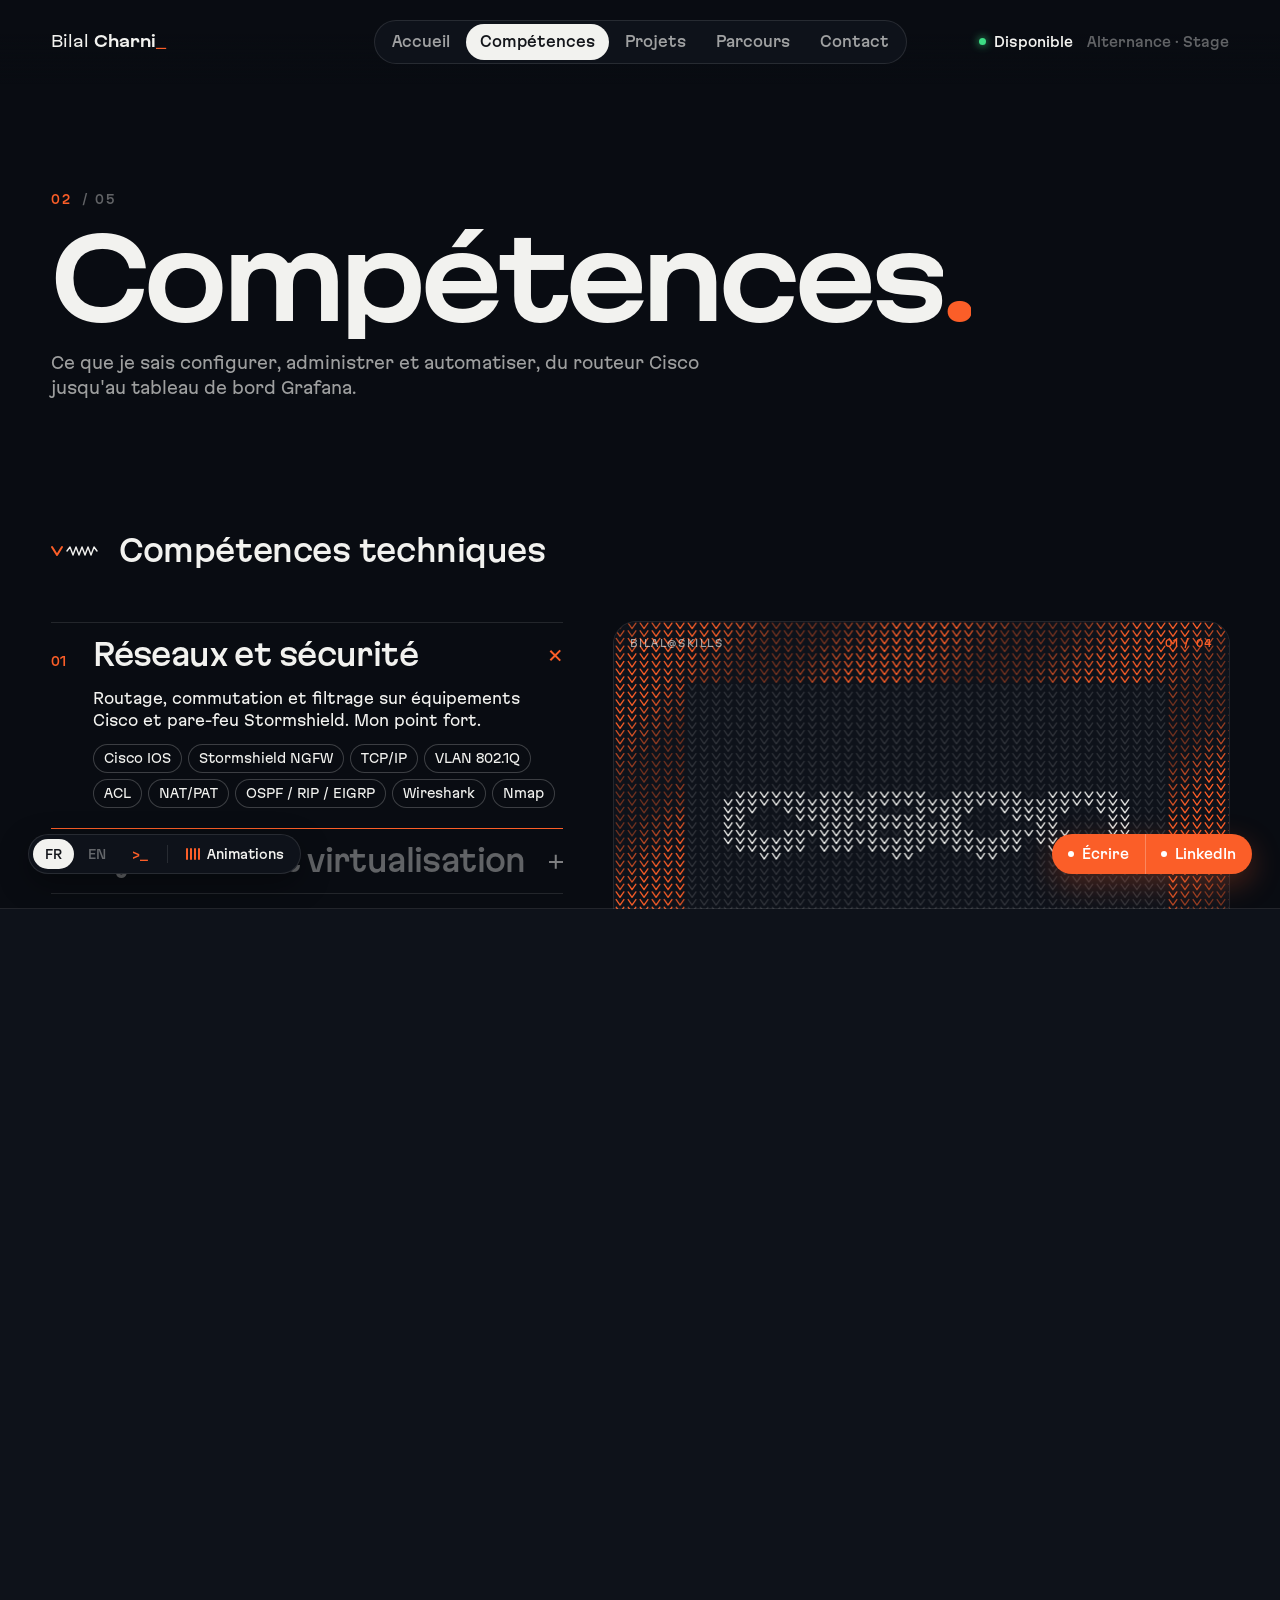
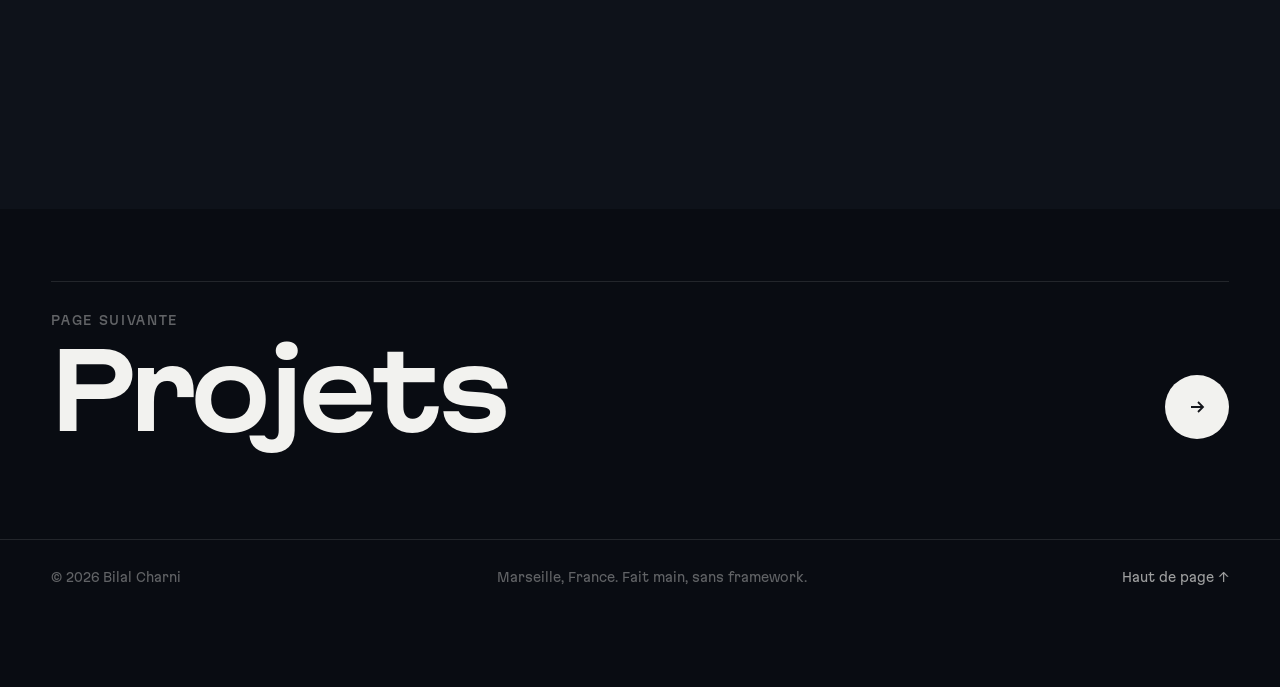
==== competences.html @ f513e95c "Nouveau portfolio : 5 pages, nouvelle direction artistique - Accueil, Compétences, Projets, Parcours" ====
<!DOCTYPE html>
<html lang="fr">
<head>
<meta charset="UTF-8">
<meta name="viewport" content="width=device-width, initial-scale=1.0">
<title>Compétences - Bilal Charni</title>
<meta name="description" content="Compétences de Bilal Charni : réseau Cisco, pare-feu Stormshield, Linux, virtualisation, Python.">
<meta name="theme-color" content="#090c12">
<link rel="icon" href="data:image/svg+xml,%3Csvg xmlns='http://www.w3.org/2000/svg' viewBox='0 0 32 32'%3E%3Crect width='32' height='32' rx='8' fill='%23090c12'/%3E%3Ccircle cx='16' cy='16' r='5' fill='%23fb5e28'/%3E%3C/svg%3E">
<link rel="preload" href="fonts/MartianGrotesk-StdRg.woff2" as="font" type="font/woff2" crossorigin>
<link rel="preload" href="fonts/MartianGrotesk-sWdBd.woff2" as="font" type="font/woff2" crossorigin>
<link rel="stylesheet" href="assets/css/style.css">
<script>try{if(sessionStorage.getItem("pt"))document.documentElement.classList.add("pt-enter")}catch(e){}</script>
</head>
<body data-page="competences">
<main id="main">
<header class="page-hero">
  <div class="kick reveal"><b>02</b> / 05</div>
  <h1 class="st"><span data-l="fr">Compétences<i>.</i></span><span data-l="en">Skills<i>.</i></span></h1>
  <p class="reveal"><span data-l="fr">Ce que je sais configurer, administrer et automatiser, du routeur Cisco jusqu'au tableau de bord Grafana.</span><span data-l="en">What I can configure, administer and automate, from a Cisco router to a Grafana dashboard.</span></p>
</header>
<section class="sec">
  <div class="sec-h reveal"><svg viewBox="0 0 54 16" fill="none"><path d="M1 4l5 8 5-8" stroke="#fb5e28" stroke-width="2" stroke-linecap="round" stroke-linejoin="round"/><path d="M16 8l3-4 3 8 3-8 3 8 3-8 3 8 3-8 3 8 3-8 3 4" stroke="#f2f2ef" stroke-width="1.4" stroke-linecap="round" stroke-linejoin="round"/></svg><h2 class="st"><span data-l="fr">Compétences techniques</span><span data-l="en">Technical skills</span></h2></div>
  <div class="split">
    <div class="reveal">
      <div class="acc-list" id="skills"></div>
      <p class="tools-line"><span data-l="fr">Outils :</span><span data-l="en">Tools:</span> Wireshark, Nmap, Tcpdump, Kali Linux, Snort, Hydra, Cisco Packet Tracer / IOS, Grafana, Icinga 2.</p>
    </div>
    <div class="screen reveal" id="skillScreen"><canvas></canvas>
      <div class="corner"><span>bilal@skills</span><b id="skillIdx">01 / 04</b></div>
      <div class="label"><span class="pill" id="skillPill"></span><span class="round" aria-hidden="true"><svg viewBox="0 0 16 16" fill="currentColor"><path d="M5 3l8 5-8 5z"/></svg></span></div>
    </div>
  </div>
</section>
<section class="sec">
  <div class="stats">
    <div class="reveal"><div class="v" data-count="3">0</div><div class="k"><span data-l="fr">Modules Cisco CCNA validés</span><span data-l="en">Cisco CCNA modules earned</span></div></div>
    <div class="reveal"><div class="v" data-count="4">0</div><div class="k"><span data-l="fr">Projets techniques détaillés</span><span data-l="en">Detailed technical projects</span></div></div>
    <div class="reveal"><div class="v" data-count="28">0</div><div class="k"><span data-l="fr">Semaines en entreprise par an</span><span data-l="en">Weeks in company per year</span></div></div>
    <div class="reveal"><div class="v" data-count="3">0</div><div class="k"><span data-l="fr">Langues : français, arabe, anglais</span><span data-l="en">Languages: French, Arabic, English</span></div></div>
  </div>
</section>
<section class="sec">
  <div class="sec-h reveal"><svg viewBox="0 0 54 16" fill="none"><path d="M1 4l5 8 5-8" stroke="#fb5e28" stroke-width="2" stroke-linecap="round" stroke-linejoin="round"/><path d="M16 8l3-4 3 8 3-8 3 8 3-8 3 8 3-8 3 8 3-8 3 4" stroke="#f2f2ef" stroke-width="1.4" stroke-linecap="round" stroke-linejoin="round"/></svg><h2 class="st"><span data-l="fr">Savoir-être</span><span data-l="en">Soft skills</span></h2></div>
  <div class="soft reveal" id="soft"></div>
</section>
</main>
<a class="next reveal" href="projets.html"><div><div><small><span data-l="fr">Page suivante</span><span data-l="en">Next page</span></small><h2><span data-l="fr">Projets</span><span data-l="en">Projects</span></h2></div><span class="round" aria-hidden="true"><svg viewBox="0 0 16 16" fill="none" stroke="currentColor" stroke-width="1.8"><path d="M2 8h12M9 3l5 5-5 5"/></svg></span></div></a>
<script src="assets/js/data.js"></script>
<script src="assets/js/site.js"></script>
</body>
</html>
---- assets/css/style.css ----
/* Portfolio Bilal Charni - feuille de style commune */
@font-face{font-family:"Martian Grotesk";src:url(../../fonts/MartianGrotesk-StdRg.woff2) format("woff2");font-weight:400;font-display:swap}
@font-face{font-family:"Martian Grotesk";src:url(../../fonts/MartianGrotesk-StdMd.woff2) format("woff2");font-weight:500;font-display:swap}
@font-face{font-family:"Martian Grotesk";src:url(../../fonts/MartianGrotesk-StdBd.woff2) format("woff2");font-weight:700;font-display:swap}
@font-face{font-family:"Martian Wide";src:url(../../fonts/MartianGrotesk-sWdRg.woff2) format("woff2");font-weight:400;font-display:swap}
@font-face{font-family:"Martian Wide";src:url(../../fonts/MartianGrotesk-sWdBd.woff2) format("woff2");font-weight:700;font-display:swap}

:root{
  --bg:#090c12;--bg-2:#0e121a;--bg-3:#151a24;
  --line:rgba(242,242,239,.11);--line-2:rgba(242,242,239,.22);
  --fg:#f2f2ef;--fg-2:rgba(242,242,239,.64);--fg-3:rgba(242,242,239,.38);
  --acc:#fb5e28;--acc-soft:rgba(251,94,40,.14);
  --radius:22px;--ease:cubic-bezier(.16,1,.3,1);
  --gut:clamp(16px,4vw,72px);
}
*{box-sizing:border-box;margin:0;padding:0}
html{-webkit-text-size-adjust:100%;scroll-behavior:smooth}
body{background:var(--bg);color:var(--fg);font-family:"Martian Grotesk",system-ui,-apple-system,"Segoe UI",Roboto,sans-serif;font-size:15px;line-height:1.55;-webkit-font-smoothing:antialiased;overflow-x:hidden}
body.locked{overflow:hidden}
a{color:inherit;text-decoration:none}
button{font:inherit;color:inherit;background:none;border:0;cursor:pointer}
img{display:block;max-width:100%}
::selection{background:var(--acc);color:#fff}
.sr{position:absolute;width:1px;height:1px;overflow:hidden;clip:rect(0 0 0 0);white-space:nowrap}
:focus-visible{outline:2px solid var(--acc);outline-offset:3px;border-radius:8px}
html[lang=fr] [data-l=en],html[lang=en] [data-l=fr]{display:none!important}

/* ---------- curseur (souris uniquement) ---------- */
.cur,.cur-ring{position:fixed;left:0;top:0;z-index:300;pointer-events:none;border-radius:50%;opacity:0;transition:opacity .3s}
.cur{width:6px;height:6px;margin:-3px 0 0 -3px;background:var(--acc)}
.cur-ring{width:34px;height:34px;margin:-17px 0 0 -17px;box-shadow:inset 0 0 0 1px rgba(242,242,239,.35);display:grid;place-items:center;transition:opacity .3s,width .3s var(--ease),height .3s var(--ease),margin .3s var(--ease),background .3s}
.cur-ring span{font-size:10px;letter-spacing:.14em;text-transform:uppercase;font-weight:500;color:#14161b;opacity:0}
.cur-ring.hov{width:54px;height:54px;margin:-27px 0 0 -27px;box-shadow:inset 0 0 0 1px var(--acc)}
.cur-ring.big{width:84px;height:84px;margin:-42px 0 0 -42px;background:var(--fg);box-shadow:none}
.cur-ring.big span{opacity:1}
body.has-cursor .cur,body.has-cursor .cur-ring{opacity:1}

/* ---------- pills ---------- */
.pill{display:inline-flex;align-items:center;gap:10px;height:40px;padding:0 18px;border-radius:999px;background:var(--fg);color:#14161b;font-weight:500;font-size:14px;white-space:nowrap;transition:background .25s,color .25s}
.pill em{font-style:normal;color:#85878d;font-weight:400}
.pill.dark{background:var(--bg-3);color:var(--fg);box-shadow:inset 0 0 0 1px var(--line)}
.pill.dark em{color:var(--fg-3)}
.pill.acc{background:var(--acc);color:#fff}
.pill.acc em{color:rgba(255,255,255,.75)}
a.pill:hover,button.pill:hover{background:var(--acc);color:#fff}
a.pill:hover em,button.pill:hover em{color:rgba(255,255,255,.75)}
a.pill.acc:hover{background:var(--fg);color:#14161b}
.dot{width:6px;height:6px;border-radius:50%;background:currentColor;display:inline-block;flex:none}
.round{width:44px;height:44px;border-radius:50%;background:var(--fg);color:#14161b;display:grid;place-items:center;flex:none;transition:background .25s,color .25s,transform .4s var(--ease)}
a.round:hover{background:var(--acc);color:#fff}
.round svg{width:16px;height:16px}

/* ---------- en-tete ---------- */
header.top{position:fixed;top:0;left:0;right:0;z-index:50;display:grid;grid-template-columns:1fr auto 1fr;align-items:center;padding:20px var(--gut);background:linear-gradient(var(--bg) 40%,rgba(9,12,18,0))}
.brand{font-family:"Martian Wide";font-size:15px;justify-self:start;white-space:nowrap}
.brand b{font-weight:700}
.brand i{color:var(--acc);font-style:normal;animation:blink 2.4s steps(1) infinite}
@keyframes blink{50%{opacity:0}}
nav.main{display:flex;gap:2px;font-size:14px;font-weight:500;padding:4px;border-radius:999px;background:var(--bg-2);box-shadow:inset 0 0 0 1px var(--line)}
nav.main a{color:var(--fg-2);padding:7px 14px;border-radius:999px;transition:color .25s,background .25s}
nav.main a:hover{color:var(--fg)}
nav.main a[aria-current=page]{color:#14161b;background:var(--fg)}
.status{justify-self:end;display:flex;gap:14px;font-size:13px;font-weight:500;align-items:center;white-space:nowrap}
.status .live{display:flex;align-items:center;gap:8px}
.status .live i{width:7px;height:7px;border-radius:50%;background:#3ddc84;box-shadow:0 0 8px #3ddc84}
.status .muted{color:var(--fg-3)}
.menu-btn{display:none;justify-self:end;height:38px;padding:0 16px;border-radius:999px;background:var(--bg-2);box-shadow:inset 0 0 0 1px var(--line);font-size:13px;font-weight:500}
.scrollbar{position:fixed;left:0;top:0;height:2px;width:100%;z-index:60;background:var(--acc);transform-origin:left;transform:scaleX(0)}

/* menu mobile */
.mnav{position:fixed;inset:0;z-index:70;background:var(--bg);display:flex;flex-direction:column;justify-content:center;padding:0 var(--gut);gap:6px;opacity:0;visibility:hidden;transition:opacity .35s,visibility .35s}
.mnav.open{opacity:1;visibility:visible}
.mnav a{font-family:"Martian Wide";font-weight:700;font-size:clamp(30px,9vw,48px);letter-spacing:-.03em;color:var(--fg-3);display:flex;align-items:baseline;gap:14px}
.mnav a small{font-family:"Martian Grotesk";font-size:12px;color:var(--acc);font-weight:500;letter-spacing:.1em}
.mnav a[aria-current=page]{color:var(--fg)}
.mnav .close{position:absolute;top:18px;right:var(--gut)}

/* ---------- elements fixes ---------- */
.ui-bl{position:fixed;left:clamp(12px,2.2vw,30px);bottom:clamp(12px,2.2vw,26px);z-index:50;display:flex;gap:2px;padding:5px;border-radius:999px;background:var(--bg-2);box-shadow:inset 0 0 0 1px var(--line),0 10px 30px rgba(0,0,0,.35);font-size:12px;font-weight:500}
.ui-bl button{height:30px;padding:0 12px;border-radius:999px;color:var(--fg-3);display:flex;align-items:center;gap:7px;transition:color .25s,background .25s}
.ui-bl button:hover{color:var(--fg)}
.ui-bl .lang.on{color:#14161b;background:var(--fg)}
.ui-bl .sep{width:1px;background:var(--line);margin:6px 4px}
.ui-bl .bars{display:flex;gap:2px;align-items:center;height:12px}
.ui-bl .bars i{width:2px;height:100%;background:var(--acc);border-radius:2px;animation:eq 1s infinite ease-in-out}
.ui-bl .bars i:nth-child(2){animation-delay:-.3s}.ui-bl .bars i:nth-child(3){animation-delay:-.6s}.ui-bl .bars i:nth-child(4){animation-delay:-.15s}
#motionBtn.on{color:var(--fg)}
#motionBtn:not(.on) .bars i{animation:none;transform:scaleY(.3);background:var(--fg-3)}
@keyframes eq{0%,100%{transform:scaleY(.3)}50%{transform:scaleY(1)}}
.ui-br{position:fixed;right:clamp(12px,2.2vw,30px);bottom:clamp(12px,2.2vw,26px);z-index:50;display:flex;border-radius:999px;background:var(--acc);color:#fff;font-size:13px;font-weight:500;box-shadow:0 10px 30px rgba(251,94,40,.28)}
.ui-br a{height:40px;padding:0 16px;display:flex;align-items:center;gap:8px;transition:background .25s}
.ui-br a+a{box-shadow:inset 1px 0 0 rgba(255,255,255,.25)}
.ui-br a:hover{background:rgba(0,0,0,.12)}
.ui-br a:first-child{border-radius:999px 0 0 999px}.ui-br a:last-child{border-radius:0 999px 999px 0}
.toast{position:fixed;left:50%;bottom:80px;transform:translate(-50%,20px);z-index:130;opacity:0;transition:opacity .3s,transform .4s var(--ease);pointer-events:none}
.toast.on{opacity:1;transform:translate(-50%,0)}

/* ---------- animations d'apparition ---------- */
.reveal{opacity:0;transform:translateY(26px);transition:opacity .9s var(--ease),transform .9s var(--ease)}
.reveal.in{opacity:1;transform:none}
.st .w{display:inline-block;overflow:hidden;vertical-align:top;padding-bottom:.1em;margin-bottom:-.1em}
.st .w>span{display:inline-block;transform:translateY(105%);transition:transform .9s var(--ease);transition-delay:calc(var(--i) * 40ms)}
.st.in .w>span{transform:none}
html.still .reveal{opacity:1;transform:none;transition:none}
html.still .st .w>span{transform:none;transition:none}
html.still *,html.still *::before,html.still *::after{animation:none!important}

/* ---------- INTRO (accueil) ---------- */
#tuner{position:fixed;inset:0;z-index:150;background:var(--bg);display:grid;place-items:center;overflow:hidden;transition:opacity .8s var(--ease),visibility .8s}
#tuner.out{opacity:0;visibility:hidden;pointer-events:none}
#tuner .wedges{position:absolute;inset:0}
#tuner .wedge{position:absolute;inset:-10%;background-size:cover;background-position:center;opacity:.12;filter:grayscale(.4) brightness(.7);transition:opacity .5s}
#tuner .wedge.on{opacity:.3}
#tuner .rays{position:absolute;inset:0;width:100%;height:100%}
#tuner .dial{position:relative;width:min(80vmin,640px);aspect-ratio:1;transition:transform .9s var(--ease)}
#tuner.out .dial{transform:scale(1.4)}
#tuner svg.ring{position:absolute;inset:0;width:100%;height:100%;overflow:visible}
#tuner .ring .ticks,#tuner .ring .needle{transform-origin:300px 300px;transition:transform .5s var(--ease)}
#tuner .ring text{font-family:"Martian Grotesk";font-size:11px;font-weight:500;letter-spacing:.16em;fill:var(--fg);text-transform:uppercase;transition:fill .25s}
#tuner .ring text.hot{fill:var(--acc)}
#tuner .face{position:absolute;inset:15%;border-radius:50%;background:radial-gradient(circle at 50% 35%,#131925,#090c12 72%);display:grid;place-items:center;box-shadow:0 0 0 1px var(--line),0 40px 100px rgba(0,0,0,.6)}
#tuner .name{font-family:"Martian Wide";font-size:clamp(22px,4.6vmin,42px);white-space:nowrap;text-align:center}
#tuner .name b{font-weight:700}
#tuner .name small{display:block;font-family:"Martian Grotesk";font-size:10px;letter-spacing:.24em;color:var(--fg-3);margin-top:12px;text-transform:uppercase}
#tuner .pct{color:var(--acc);font-variant-numeric:tabular-nums}
#tuner .tune{position:absolute;left:50%;top:15%;transform:translate(-50%,-50%);display:flex;flex-direction:column;align-items:center;gap:10px;opacity:0;transition:opacity .5s}
#tuner.ready .tune{opacity:1}
#tuner .tune i{width:14px;height:14px;border-radius:50%;background:var(--acc);animation:ping 1.8s infinite}
#tuner .tune small{font-size:10px;letter-spacing:.18em;text-transform:uppercase;color:var(--acc);font-weight:500;white-space:nowrap}
#tuner .boot{position:absolute;left:var(--gut);top:24px;font-size:11px;line-height:1.9;color:var(--fg-3)}
#tuner .boot div{opacity:0;transition:opacity .2s}
#tuner .boot div.on{opacity:1}
#tuner .boot b{color:var(--acc);font-weight:500}
#tuner .meta{position:absolute;right:var(--gut);top:24px;text-align:right;font-size:11px;line-height:1.9;color:var(--fg-3)}
#tuner .enter{position:absolute;bottom:28px;left:50%;transform:translateX(-50%);opacity:0;transition:opacity .5s}
#tuner.ready .enter{opacity:1}
@keyframes ping{0%{box-shadow:0 0 0 0 rgba(251,94,40,.55)}80%,100%{box-shadow:0 0 0 16px rgba(251,94,40,0)}}

/* ---------- HERO accueil ---------- */
#hero{position:relative;height:100vh;height:100svh;min-height:640px;overflow:hidden;display:grid;place-items:center;background:#07090d radial-gradient(ellipse 30% 34% at 50% 47%,rgba(251,94,40,.32),rgba(251,94,40,.07) 45%,transparent 75%)}
#corridor{position:absolute;inset:0;width:100%;height:100%;display:block}
#hero .vig{position:absolute;inset:0;pointer-events:none;background:radial-gradient(ellipse 75% 75% at 50% 50%,transparent 35%,rgba(9,12,18,.9))}
#hero .fade{position:absolute;inset:auto 0 0;height:30%;background:linear-gradient(transparent,var(--bg));pointer-events:none}
.hero-card{position:relative;z-index:2;width:min(660px,calc(100vw - 32px));border-radius:var(--radius);background:linear-gradient(160deg,#1c2230,#0d1118);box-shadow:0 0 0 1px var(--line-2),0 40px 100px rgba(0,0,0,.7),0 0 100px rgba(251,94,40,.12);padding:clamp(22px,4vw,40px) clamp(22px,4vw,40px) 90px;overflow:hidden;--mx:50%;--my:0%}
.hero-card::before{content:"";position:absolute;inset:0;border-radius:inherit;background:radial-gradient(420px circle at var(--mx) var(--my),rgba(255,255,255,.06),transparent 45%);pointer-events:none}
.hero-card .bar{display:flex;justify-content:space-between;align-items:center;font-size:10px;letter-spacing:.16em;text-transform:uppercase;color:var(--fg-3);margin-bottom:24px}
.hero-card .bar .lights{display:flex;gap:6px;margin-right:14px}
.hero-card .bar .lights i{width:9px;height:9px;border-radius:50%;background:var(--line-2)}
.hero-card .bar .lights i:first-child{background:var(--acc)}
.hero-card .bar b{color:var(--acc);font-weight:500;display:flex;align-items:center;gap:8px}
.hero-card .bar b::before{content:"";width:6px;height:6px;border-radius:50%;background:var(--acc)}
.hero-card h1{font-family:"Martian Wide";font-weight:700;font-size:clamp(28px,4.8vw,48px);line-height:1.04;letter-spacing:-.025em;margin-bottom:20px}
.hero-card h1 .lite{font-weight:400;color:var(--fg-2)}
.hero-card p{color:var(--fg-2);font-size:15px;max-width:54ch}
.hero-card p strong{color:var(--fg);font-weight:500}
.state{margin-top:18px;padding:12px 14px;border-radius:14px;background:var(--acc-soft);box-shadow:inset 0 0 0 1px rgba(251,94,40,.28);display:flex;gap:12px;align-items:flex-start;font-size:13.5px;color:var(--fg)}
.state code{font-family:inherit;color:var(--acc);font-weight:500;white-space:nowrap;font-size:11px;letter-spacing:.1em;padding-top:2px}
.state strong{color:var(--fg);font-weight:500}
.hero-card .foot{position:absolute;left:18px;right:18px;bottom:18px;display:flex;justify-content:space-between;align-items:center;gap:10px}
.hero-card .foot .grp{display:flex;gap:8px;flex-wrap:wrap}

/* bandeau */
.marquee{border-block:1px solid var(--line);padding:22px 0;overflow:hidden;white-space:nowrap;user-select:none}
.marquee .track{display:inline-flex;animation:mq 40s linear infinite}
.marquee span{font-family:"Martian Wide";font-weight:700;font-size:clamp(32px,5.6vw,78px);letter-spacing:-.03em;line-height:1;padding-right:.5em;display:inline-flex;align-items:center;gap:.5em}
.marquee span:nth-child(even){color:transparent;-webkit-text-stroke:1px rgba(242,242,239,.4)}
.marquee span::after{content:"";width:.22em;height:.22em;border-radius:50%;background:var(--acc)}
@keyframes mq{to{transform:translateX(-50%)}}

/* cartes d'exploration (accueil) */
.explore{display:grid;grid-template-columns:repeat(2,1fr);gap:clamp(12px,1.6vw,20px)}
.ex{position:relative;display:flex;flex-direction:column;justify-content:space-between;gap:40px;min-height:250px;padding:26px;border-radius:var(--radius);background:var(--bg-2);box-shadow:0 0 0 1px var(--line);overflow:hidden;transition:box-shadow .3s,transform .5s var(--ease)}
.ex:hover{box-shadow:0 0 0 1px var(--acc);transform:translateY(-4px)}
.ex .num{font-size:12px;color:var(--acc);font-weight:500;letter-spacing:.12em}
.ex h3{font-family:"Martian Wide";font-weight:700;font-size:clamp(28px,3.6vw,48px);letter-spacing:-.03em;line-height:1}
.ex p{color:var(--fg-2);font-size:14px;max-width:40ch;margin-top:12px}
.ex .round{position:absolute;right:22px;top:22px}
.ex:hover .round{background:var(--acc);color:#fff;transform:rotate(45deg)}

/* ---------- sections ---------- */
main{min-height:60vh}
section.sec{padding:clamp(80px,10vw,130px) var(--gut) 0;max-width:1440px;margin:0 auto}
.page-hero{padding:clamp(130px,16vw,190px) var(--gut) 0;max-width:1440px;margin:0 auto}
.page-hero .kick{font-size:12px;letter-spacing:.14em;color:var(--fg-3);font-weight:500;margin-bottom:18px;display:flex;gap:10px;align-items:center}
.page-hero .kick b{color:var(--acc);font-weight:500}
.page-hero h1{font-family:"Martian Wide";font-weight:700;font-size:clamp(42px,8.4vw,128px);line-height:.95;letter-spacing:-.045em}
.page-hero h1 i{color:var(--acc);font-style:normal}
.page-hero p{color:var(--fg-2);max-width:58ch;margin-top:22px;font-size:16px}
.sec-h{display:flex;align-items:center;gap:14px;margin-bottom:clamp(28px,4vw,48px)}
.sec-h svg{width:54px;height:16px;flex:none}
.sec-h h2{font-size:clamp(22px,2.3vw,30px);font-weight:500;letter-spacing:-.015em}

/* competences */
.split{display:grid;grid-template-columns:minmax(0,5fr) minmax(0,6fr);gap:clamp(24px,4vw,64px);align-items:start}
.acc-list{border-top:1px solid var(--line)}
.acc-item{border-bottom:1px solid var(--line);position:relative}
.acc-item::before{content:"";position:absolute;left:0;bottom:-1px;height:1px;width:100%;background:var(--acc);transform:scaleX(0);transform-origin:left;transition:transform .7s var(--ease)}
.acc-item.on::before{transform:scaleX(1)}
.acc-item>button{width:100%;display:grid;grid-template-columns:42px 1fr auto;align-items:baseline;text-align:left;padding:15px 0}
.acc-item .n{font-size:12px;color:var(--fg-3);font-weight:500}
.acc-item .t{font-size:clamp(20px,2.3vw,31px);font-weight:500;letter-spacing:-.02em;color:var(--fg-3);transition:color .25s;line-height:1.15}
.acc-item:hover .t{color:var(--fg-2)}
.acc-item .plus{width:14px;height:14px;position:relative;align-self:center;opacity:.5;transition:transform .4s var(--ease),opacity .25s}
.acc-item .plus::before,.acc-item .plus::after{content:"";position:absolute;left:0;top:50%;width:100%;height:1.5px;background:currentColor}
.acc-item .plus::after{transform:rotate(90deg)}
.acc-item.on .plus{transform:rotate(45deg);opacity:1;color:var(--acc)}
.acc-item.on .n{color:var(--acc)}
.acc-item.on .t{color:var(--fg)}
.acc-body{display:none;padding:0 0 20px 42px}
.acc-item.on .acc-body{display:block;animation:fadeUp .5s var(--ease)}
@keyframes fadeUp{from{opacity:0;transform:translateY(8px)}to{opacity:1;transform:none}}
.acc-body p{color:var(--fg);font-size:14.5px;max-width:48ch}
.tags{display:flex;flex-wrap:wrap;gap:6px;margin-top:12px}
.tags span{font-size:12.5px;padding:5px 11px;border-radius:999px;box-shadow:inset 0 0 0 1px var(--line-2);color:var(--fg)}
.tools-line{margin-top:20px;font-size:12.5px;color:var(--fg-2);max-width:60ch}
.screen{position:sticky;top:100px;border-radius:var(--radius);overflow:hidden;background:var(--bg-2);aspect-ratio:16/10.5;box-shadow:0 0 0 1px var(--line)}
.screen canvas,.proj canvas,.contact canvas,.modal .head canvas{position:absolute;inset:0;width:100%;height:100%;display:block}
.screen .label{position:absolute;left:14px;bottom:14px;right:14px;display:flex;justify-content:space-between;align-items:center;gap:10px;pointer-events:none}
.screen .label .pill{height:34px;font-size:13px;padding:0 14px}
.screen .corner{position:absolute;top:14px;left:16px;right:16px;display:flex;justify-content:space-between;font-size:10px;letter-spacing:.16em;color:var(--fg-2);text-transform:uppercase;pointer-events:none}
.screen .corner b{color:var(--acc);font-weight:500}
.stats{display:grid;grid-template-columns:repeat(4,1fr);gap:1px;background:var(--line);border-radius:var(--radius);overflow:hidden;box-shadow:0 0 0 1px var(--line)}
.stats>div{background:var(--bg);padding:26px 24px}
.stats .v{font-family:"Martian Wide";font-weight:700;font-size:clamp(38px,4.6vw,64px);line-height:1;letter-spacing:-.03em;font-variant-numeric:tabular-nums}
.stats .k{margin-top:12px;font-size:13px;color:var(--fg-2)}
.soft{display:grid;grid-template-columns:repeat(4,1fr);gap:1px;background:var(--line);border-radius:var(--radius);overflow:hidden;box-shadow:0 0 0 1px var(--line)}
.soft>div{background:var(--bg);padding:24px 22px 26px}
.soft h3{font-size:15px;font-weight:500;margin-bottom:12px;display:flex;gap:10px;align-items:center}
.soft h3 small{font-size:10px;color:var(--acc);letter-spacing:.14em}
.soft ul{list-style:none;color:var(--fg-2);font-size:13.5px;display:grid;gap:4px}

/* projets */
.proj-grid{display:grid;grid-template-columns:repeat(2,1fr);gap:clamp(14px,2vw,24px)}
.proj{position:relative;border-radius:var(--radius);overflow:hidden;background:var(--bg-2);aspect-ratio:16/11;box-shadow:0 0 0 1px var(--line);text-align:left;transition:box-shadow .3s,transform .5s var(--ease)}
.proj:hover{box-shadow:0 0 0 1px var(--line-2),0 30px 60px rgba(0,0,0,.45);transform:translateY(-4px)}
.proj .top{position:absolute;top:16px;left:18px;right:18px;display:flex;justify-content:space-between;font-size:10px;letter-spacing:.16em;text-transform:uppercase;color:var(--fg-2);z-index:2;pointer-events:none}
.proj .top b{color:var(--acc);font-weight:500}
.proj .label{position:absolute;left:14px;right:14px;bottom:14px;display:flex;justify-content:space-between;align-items:flex-end;gap:12px;z-index:2;pointer-events:none}
.proj .desc{position:absolute;left:18px;right:18px;bottom:72px;z-index:2;font-size:13.5px;color:var(--fg);max-width:44ch;opacity:0;transform:translateY(10px);transition:opacity .4s,transform .5s var(--ease);pointer-events:none}
.proj:hover .desc,.proj:focus-visible .desc{opacity:1;transform:none}
.proj .shade{position:absolute;inset:0;z-index:1;background:linear-gradient(transparent 40%,rgba(9,12,18,.92));opacity:0;transition:opacity .4s;pointer-events:none}
.proj:hover .shade,.proj:focus-visible .shade{opacity:1}
.proj:hover .round{transform:rotate(45deg);background:var(--acc);color:#fff}

/* parcours */
.tl{border-top:1px solid var(--line)}
.tl-row{display:grid;grid-template-columns:200px minmax(0,1fr) minmax(0,1.2fr);gap:clamp(16px,3vw,48px);padding:30px 0;border-bottom:1px solid var(--line)}
.tl-row .when{font-size:12.5px;color:var(--fg-3);font-weight:500;padding-top:6px}
.tl-row .when b{display:block;color:var(--acc);font-weight:500;margin-bottom:2px}
.tl-row h3{font-size:clamp(19px,1.9vw,25px);font-weight:500;letter-spacing:-.015em;line-height:1.2}
.tl-row .where{color:var(--fg-2);font-size:13.5px;margin-top:6px}
.tl-row ul{list-style:none;display:grid;gap:8px;font-size:14px;color:var(--fg-2)}
.tl-row ul li{padding-left:18px;position:relative}
.tl-row ul li::before{content:"";position:absolute;left:0;top:.62em;width:8px;height:1px;background:var(--acc)}
.tl-row ul li strong{color:var(--fg);font-weight:500}
.tl-row .intro{font-size:14px;color:var(--fg);margin-bottom:10px}
.certs{display:flex;flex-wrap:wrap;gap:8px;align-content:flex-start}
.certs .pill{height:36px;font-size:13px;padding:0 14px}
.pass{display:grid;grid-template-columns:repeat(3,1fr);gap:clamp(12px,1.6vw,20px)}
.pa{position:relative;border-radius:var(--radius);overflow:hidden;aspect-ratio:4/3.4;background:var(--bg-3);box-shadow:0 0 0 1px var(--line)}
.pa img{width:100%;height:100%;object-fit:cover;filter:grayscale(.6) brightness(.6);transition:filter .5s,transform .8s var(--ease)}
.pa:hover img{filter:grayscale(0) brightness(.8);transform:scale(1.05)}
.pa::after{content:"";position:absolute;inset:0;background:linear-gradient(transparent 35%,rgba(9,12,18,.94))}
.pa .code{position:absolute;top:16px;right:18px;z-index:1;font-size:10px;letter-spacing:.18em;color:var(--acc);font-weight:500}
.pa .num{position:absolute;top:16px;left:18px;z-index:1;font-size:10px;letter-spacing:.18em;color:var(--fg-2);font-weight:500}
.pa .txt{position:absolute;left:14px;right:14px;bottom:14px;z-index:1}
.pa .txt p{font-size:13px;color:var(--fg-2);margin:0 4px 12px}
.pa .pill{height:34px;font-size:13px;padding:0 14px}
.fut{display:grid;grid-template-columns:repeat(3,1fr);border-top:1px solid var(--line)}
.fut>div{padding:30px clamp(16px,2vw,30px) 36px 0;border-right:1px solid var(--line)}
.fut>div+div{padding-left:clamp(16px,2vw,30px)}
.fut>div:last-child{border-right:0}
.fut .n{font-family:"Martian Wide";font-weight:700;font-size:clamp(48px,5vw,72px);color:transparent;-webkit-text-stroke:1px var(--fg-3);line-height:1;margin-bottom:24px;transition:color .4s}
.fut>div:hover .n{color:var(--acc);-webkit-text-stroke-color:var(--acc)}
.fut h3{font-size:11px;letter-spacing:.16em;text-transform:uppercase;color:var(--acc);font-weight:500;margin-bottom:6px}
.fut h4{font-size:23px;font-weight:500;margin-bottom:12px;letter-spacing:-.015em}
.fut p{color:var(--fg-2);font-size:14px}
.fut p strong{color:var(--fg);font-weight:500}

/* contact */
.contact{position:relative;border-radius:calc(var(--radius) + 8px);overflow:hidden;background:var(--bg-2);box-shadow:0 0 0 1px var(--line);display:grid;grid-template-columns:minmax(0,1.1fr) minmax(0,1fr);min-height:460px}
.contact .l{padding:clamp(26px,4vw,56px);display:flex;flex-direction:column;justify-content:space-between;gap:30px;position:relative;z-index:1}
.contact h2{font-family:"Martian Wide";font-weight:700;font-size:clamp(34px,5vw,68px);line-height:.98;letter-spacing:-.035em}
.contact h2 i{color:var(--acc);font-style:normal}
.contact .l p{color:var(--fg-2);max-width:42ch;margin-top:18px}
.contact dl{display:grid;grid-template-columns:auto 1fr;gap:12px 22px;font-size:14px}
.contact dt{font-size:10px;letter-spacing:.18em;color:var(--fg-3);font-weight:500;padding-top:4px}
.contact dd a{border-bottom:1px solid var(--line-2);transition:color .25s,border-color .25s}
.contact dd a:hover{color:var(--acc);border-color:var(--acc)}
.contact .r{position:relative;min-height:300px}
.contact .acts{display:flex;gap:8px;flex-wrap:wrap}
.copy{font-size:11px;color:var(--fg-3);margin-left:8px;letter-spacing:.06em;transition:color .25s}
.copy:hover{color:var(--acc)}

/* page suivante + pied de page */
.next{display:block;max-width:1440px;margin:clamp(90px,12vw,150px) auto 0;padding:0 var(--gut)}
.next>div{border-top:1px solid var(--line);padding-top:26px;display:flex;justify-content:space-between;align-items:flex-end;gap:20px}
.next small{font-size:12px;letter-spacing:.14em;color:var(--fg-3);font-weight:500;text-transform:uppercase}
.next h2{font-family:"Martian Wide";font-weight:700;font-size:clamp(40px,8vw,120px);letter-spacing:-.045em;line-height:.95;margin-top:10px;transition:color .3s}
.next:hover h2{color:var(--acc)}
.next .round{width:64px;height:64px}
.next:hover .round{background:var(--acc);color:#fff;transform:rotate(-45deg)}
.wordmark{max-width:1440px;margin:0 auto;padding:clamp(40px,6vw,80px) var(--gut) 0;overflow:hidden}
.wordmark div{font-family:"Martian Wide";font-weight:700;font-size:clamp(56px,15.5vw,236px);letter-spacing:-.05em;line-height:.8;white-space:nowrap;background:linear-gradient(180deg,var(--fg) 20%,rgba(242,242,239,.05) 95%);-webkit-background-clip:text;background-clip:text;color:transparent;text-align:center}
.wordmark div i{font-style:normal;-webkit-text-fill-color:var(--acc)}
footer{max-width:1440px;margin:clamp(60px,8vw,100px) auto 0;padding:28px var(--gut) 100px;display:flex;justify-content:space-between;gap:12px;flex-wrap:wrap;font-size:12px;color:var(--fg-3);border-top:1px solid var(--line)}

/* modale projet */
.modal{position:fixed;inset:0;z-index:120;display:grid;place-items:center;padding:16px;visibility:hidden;opacity:0;transition:opacity .35s,visibility .35s}
.modal.open{visibility:visible;opacity:1}
.modal .bg{position:absolute;inset:0;background:rgba(5,7,10,.88)}
.modal .box{position:relative;width:min(880px,100%);max-height:calc(100vh - 32px);max-height:calc(100svh - 32px);overflow:auto;border-radius:var(--radius);background:var(--bg-2);box-shadow:0 0 0 1px var(--line-2),0 50px 120px rgba(0,0,0,.7);transform:translateY(30px);transition:transform .5s var(--ease);overscroll-behavior:contain}
.modal.open .box{transform:none}
.modal .head{position:relative;height:190px;overflow:hidden}
.modal .close{position:absolute;top:14px;right:14px;z-index:2}
.modal .content{padding:clamp(22px,4vw,40px)}
.modal .kick{font-size:10px;letter-spacing:.18em;text-transform:uppercase;color:var(--acc);font-weight:500;margin-bottom:8px}
.modal h3{font-size:clamp(24px,3.2vw,36px);font-weight:500;letter-spacing:-.02em;margin-bottom:22px;line-height:1.12}
.modal h4{font-size:11px;letter-spacing:.16em;text-transform:uppercase;color:var(--fg-3);font-weight:500;margin:24px 0 10px}
.modal p,.modal li{font-size:14.5px;color:var(--fg-2)}
.modal strong{color:var(--fg);font-weight:500}
.modal ul{list-style:none;display:grid;gap:9px}
.modal ul li{padding-left:18px;position:relative}
.modal ul li::before{content:"";position:absolute;left:0;top:.66em;width:8px;height:1px;background:var(--acc)}
.modal .eval{margin-top:26px;padding:18px 20px;border-radius:16px;background:var(--acc-soft);box-shadow:inset 0 0 0 1px rgba(251,94,40,.3)}
.modal .eval h4{color:var(--acc);margin-top:0}
.modal .stack{display:flex;flex-wrap:wrap;gap:6px;margin-top:22px}
.modal .stack span{font-size:12.5px;padding:6px 12px;border-radius:999px;box-shadow:inset 0 0 0 1px var(--line-2);color:var(--fg)}
.modal .nav{display:flex;justify-content:space-between;gap:10px;margin-top:28px;padding-top:20px;border-top:1px solid var(--line);flex-wrap:wrap}

/* ---------- responsive ---------- */
@media (max-width:1100px){nav.main a{padding:7px 10px}}
@media (max-width:1000px){
  .split{grid-template-columns:1fr}
  .screen{position:relative;top:0;order:-1}
  .soft,.stats{grid-template-columns:repeat(2,1fr)}
  .tl-row{grid-template-columns:1fr;gap:12px}
  .pass{grid-template-columns:repeat(2,1fr)}
  .contact{grid-template-columns:1fr}
}
@media (max-width:860px){
  nav.main,.status{display:none}
  .menu-btn{display:block}
  header.top{grid-template-columns:1fr auto}
}
@media (max-width:760px){
  #hero{height:auto;min-height:100svh;padding:92px 0 110px}
  .hero-card{padding-bottom:22px}
  .hero-card .foot{position:static;margin-top:22px;flex-wrap:wrap}
  .proj-grid,.explore{grid-template-columns:1fr}
  .proj{aspect-ratio:4/3.9}
  .proj .desc,.proj .shade{opacity:1;transform:none}
  .proj .label .pill{min-width:0;overflow:hidden}
  .proj .label .pill em{display:none}
  .proj .desc{bottom:66px;font-size:13px}
  .fut{grid-template-columns:1fr}
  .fut>div,.fut>div+div{padding:24px 0;border-right:0;border-bottom:1px solid var(--line)}
  .ex{min-height:200px}
  #tuner .meta{display:none}
  #tuner .boot{font-size:10px;top:18px}
  .acc-body{padding-left:0}
}
@media (max-width:520px){
  .ui-bl #motionBtn>span:not(.bars){display:none}
  .ui-bl button{padding:0 10px}
  .ui-br a{padding:0 12px;font-size:12px}
  .soft,.pass{grid-template-columns:1fr}
  .stats>div{padding:20px 16px}
  .page-hero h1{font-size:9vw}
  .next h2{font-size:10vw}
  #tuner .ring text{font-size:15px}
}
@media (prefers-reduced-motion:reduce){
  *,*::before,*::after{animation:none!important;transition-duration:.01ms!important}
  html{scroll-behavior:auto}
  .reveal,.st .w>span{opacity:1;transform:none}
}

/* =================================================================
   EFFETS (v3) : tous declenches par un evenement, rien en continu
   ================================================================= */

/* --- transition entre pages : deux volets (orange puis sombre) --- */
body::before,body::after{content:"";position:fixed;inset:0;z-index:400;pointer-events:none;transform:translateY(101%)}
body::before{background:var(--acc)}
body::after{background:var(--bg-2);box-shadow:0 -1px 0 var(--line)}
html.pt-enter body::before,html.pt-enter body::after{transform:none}
html.pt-out body::before,html.pt-out body::after{transform:translateY(-101%);transition:transform .7s cubic-bezier(.76,0,.24,1)}
html.pt-out body::before{transition-delay:.1s}
html.pt-leave body::before,html.pt-leave body::after{transform:none;transition:transform .55s cubic-bezier(.76,0,.24,1)}
html.pt-leave body::after{transition-delay:.08s}
.pt-label{position:fixed;left:50%;top:50%;z-index:401;transform:translate(-50%,-50%);font-family:"Martian Wide";font-weight:700;font-size:clamp(34px,7vw,96px);letter-spacing:-.04em;color:var(--fg);pointer-events:none;opacity:0;white-space:nowrap;transition:opacity .25s .3s}
.pt-label i{color:var(--acc);font-style:normal}
html.pt-leave .pt-label{opacity:1}

/* --- glitch sur les grands titres au survol --- */
.glitch:hover{animation:glitch .45s steps(2) 1}
@keyframes glitch{
  0%{text-shadow:2px 0 var(--acc),-2px 0 #39d0ff;transform:translate(0)}
  20%{text-shadow:-3px 0 var(--acc),3px 0 #39d0ff;transform:translate(-2px,1px)}
  40%{text-shadow:3px 0 var(--acc),-3px 0 #39d0ff;transform:translate(2px,-1px);clip-path:inset(10% 0 40% 0)}
  60%{text-shadow:-2px 0 var(--acc),2px 0 #39d0ff;transform:translate(-1px,0);clip-path:inset(50% 0 5% 0)}
  80%{text-shadow:1px 0 var(--acc),-1px 0 #39d0ff;clip-path:none}
  100%{text-shadow:none;transform:none}
}

/* --- vague de lettres (lien page suivante) --- */
.wave .ch{display:inline-block;transition:transform .5s cubic-bezier(.34,1.56,.64,1),color .3s}
.next:hover .wave .ch{transform:translateY(-.12em);color:var(--acc);transition-delay:calc(var(--c) * 22ms)}

/* --- lumiere qui suit la souris sur les cartes --- */
.spot{position:relative;isolation:isolate}
.spot::after{content:"";position:absolute;inset:0;border-radius:inherit;pointer-events:none;z-index:3;opacity:0;transition:opacity .35s;
  background:radial-gradient(260px circle at var(--sx,50%) var(--sy,50%),rgba(251,94,40,.13),transparent 65%);
  box-shadow:inset 0 0 0 1px rgba(251,94,40,.0)}
.spot:hover::after{opacity:1}

/* --- onde au clic --- */
.ripple{position:fixed;z-index:310;width:10px;height:10px;margin:-5px 0 0 -5px;border-radius:50%;pointer-events:none;box-shadow:0 0 0 1.5px var(--acc);animation:ripple .65s cubic-bezier(.16,1,.3,1) forwards}
@keyframes ripple{to{transform:scale(9);opacity:0}}

/* --- photos devoilees au defilement --- */
.pa.reveal img{clip-path:inset(100% 0 0 0);transition:clip-path 1.1s cubic-bezier(.76,0,.24,1),filter .5s,transform .8s var(--ease)}
.pa.reveal.in img{clip-path:inset(0)}
html.still .pa.reveal img{clip-path:none}

/* --- texte tape dans la carte d'accueil --- */
.typed{color:var(--fg-2);text-transform:none;letter-spacing:.04em}
.typed::after{content:"";display:inline-block;width:.55em;height:1em;margin-left:3px;vertical-align:-2px;background:var(--acc);animation:blink 1s steps(1) infinite}

/* --- puces de competences : allumage au survol --- */
.tags span{transition:background .25s,color .25s,box-shadow .25s,transform .3s var(--ease)}
.tags span:hover{background:var(--acc);color:#fff;box-shadow:none;transform:translateY(-2px)}

/* --- terminal interactif --- */
.term-btn{font-family:inherit;letter-spacing:.02em}
.term{position:fixed;inset:0;z-index:140;display:grid;place-items:center;padding:16px;visibility:hidden;opacity:0;transition:opacity .3s,visibility .3s}
.term.open{visibility:visible;opacity:1}
.term .bg{position:absolute;inset:0;background:rgba(5,7,10,.82)}
.term .win{position:relative;width:min(760px,100%);height:min(520px,calc(100svh - 32px));border-radius:18px;background:#07090d;box-shadow:0 0 0 1px var(--line-2),0 50px 120px rgba(0,0,0,.7),0 0 80px rgba(251,94,40,.1);display:flex;flex-direction:column;overflow:hidden;transform:translateY(20px) scale(.98);transition:transform .45s var(--ease)}
.term.open .win{transform:none}
.term .tbar{display:flex;align-items:center;gap:8px;padding:12px 16px;border-bottom:1px solid var(--line);font-size:11px;color:var(--fg-3);letter-spacing:.08em}
.term .tbar i{width:10px;height:10px;border-radius:50%;background:var(--line-2)}
.term .tbar i:first-child{background:var(--acc)}
.term .tbar span{margin-left:8px}
.term .tbar button{margin-left:auto;color:var(--fg-3);font-size:12px}
.term .tbar button:hover{color:var(--acc)}
.term .out{flex:1;overflow:auto;padding:16px 18px;font-size:13px;line-height:1.7;color:var(--fg-2);white-space:pre-wrap;word-break:break-word}
.term .out .c{color:var(--fg)}
.term .out .a{color:var(--acc)}
.term .out .g{color:#3ddc84}
.term .out a{color:var(--acc);text-decoration:underline;text-underline-offset:3px}
.term form{display:flex;align-items:center;gap:8px;padding:12px 18px;border-top:1px solid var(--line);font-size:13px}
.term form label{color:var(--acc);white-space:nowrap}
.term input{flex:1;min-width:0;background:none;border:0;outline:0;color:var(--fg);font:inherit;caret-color:var(--acc)}
.term .hint{font-size:11px;color:var(--fg-3);padding:0 18px 12px}

@media (prefers-reduced-motion:reduce){
  body::before,body::after{display:none}
  .pa.reveal img{clip-path:none}
}

.hero-card .bar>span:first-child{min-width:0;overflow:hidden;white-space:nowrap;margin-right:12px}
.ui-bl .term-btn{color:var(--acc);font-weight:700}
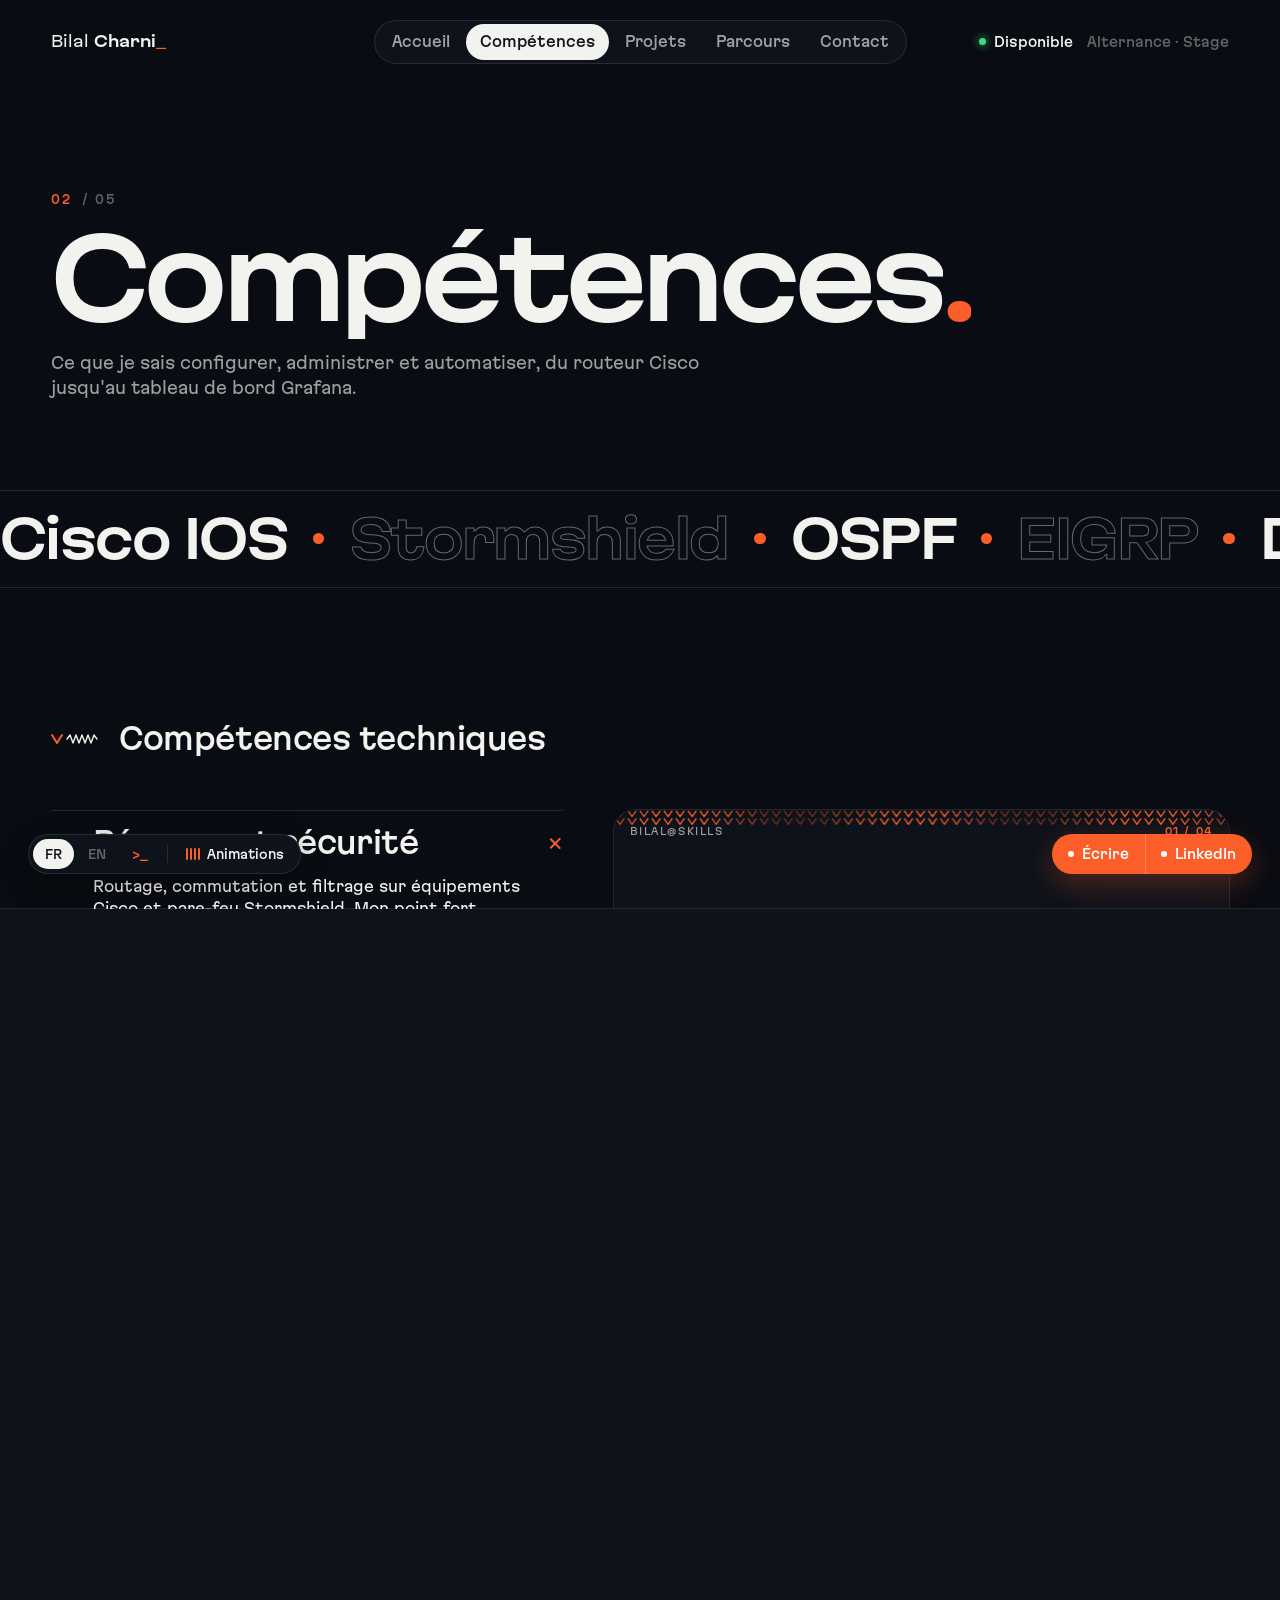
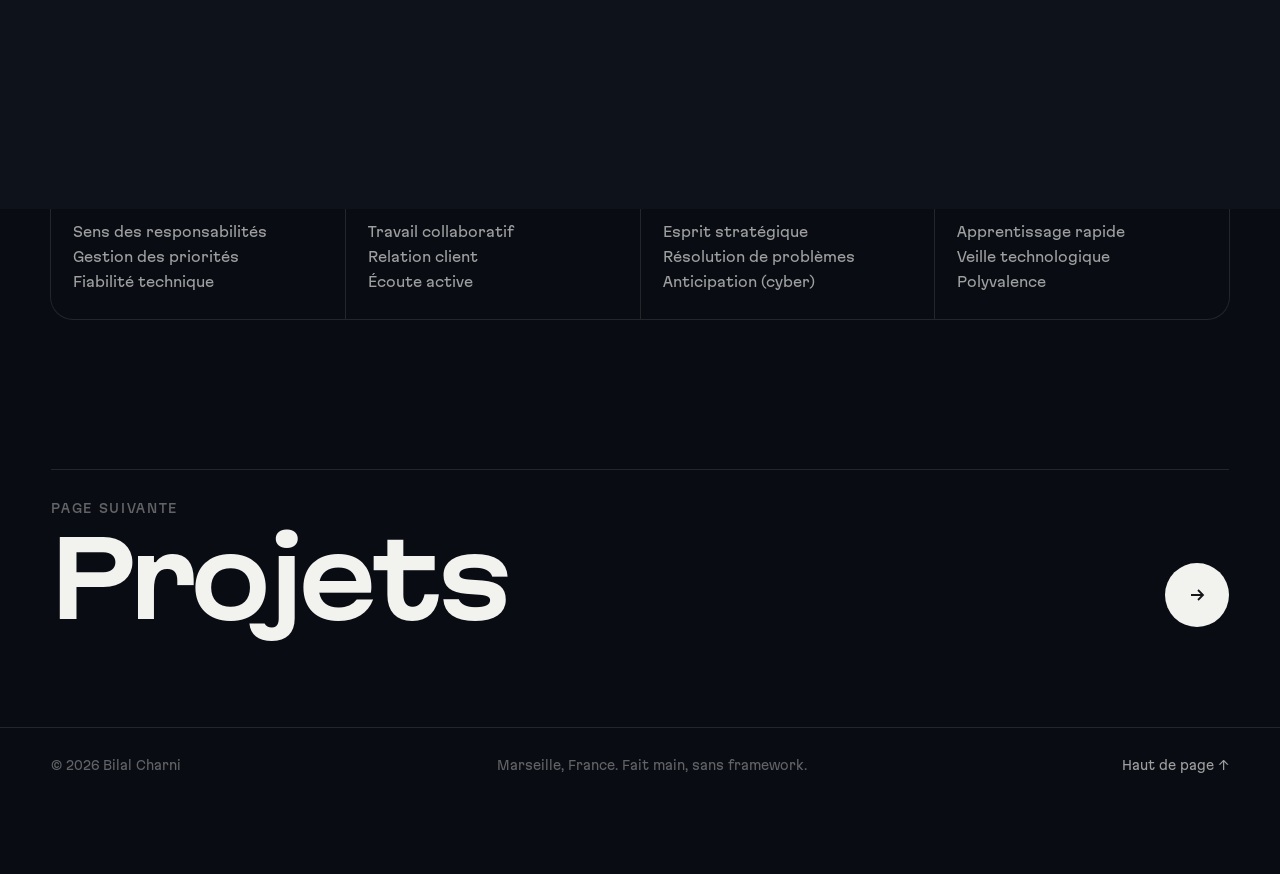
==== commit 897e9007: "Projets plus fluide, nouveaux effets, retrait de JavaScript et SQLite - Page Projets : les visuels r" ====
--- a/competences.html
+++ b/competences.html
@@ -19,6 +19,7 @@
   <h1 class="st"><span data-l="fr">Compétences<i>.</i></span><span data-l="en">Skills<i>.</i></span></h1>
   <p class="reveal"><span data-l="fr">Ce que je sais configurer, administrer et automatiser, du routeur Cisco jusqu'au tableau de bord Grafana.</span><span data-l="en">What I can configure, administer and automate, from a Cisco router to a Grafana dashboard.</span></p>
 </header>
+<div class="marquee thin rev" aria-hidden="true"><div class="track" data-words="Cisco IOS|Stormshield|OSPF|EIGRP|Debian|KVM|Icinga|Grafana|InfluxDB|MQTT|Bash|Python"></div></div>
 <section class="sec">
   <div class="sec-h reveal"><svg viewBox="0 0 54 16" fill="none"><path d="M1 4l5 8 5-8" stroke="#fb5e28" stroke-width="2" stroke-linecap="round" stroke-linejoin="round"/><path d="M16 8l3-4 3 8 3-8 3 8 3-8 3 8 3-8 3 8 3-8 3 4" stroke="#f2f2ef" stroke-width="1.4" stroke-linecap="round" stroke-linejoin="round"/></svg><h2 class="st"><span data-l="fr">Compétences techniques</span><span data-l="en">Technical skills</span></h2></div>
   <div class="split">
--- a/assets/css/style.css
+++ b/assets/css/style.css
@@ -165,7 +165,7 @@
 .marquee span{font-family:"Martian Wide";font-weight:700;font-size:clamp(32px,5.6vw,78px);letter-spacing:-.03em;line-height:1;padding-right:.5em;display:inline-flex;align-items:center;gap:.5em}
 .marquee span:nth-child(even){color:transparent;-webkit-text-stroke:1px rgba(242,242,239,.4)}
 .marquee span::after{content:"";width:.22em;height:.22em;border-radius:50%;background:var(--acc)}
-@keyframes mq{to{transform:translateX(-50%)}}
+@keyframes mq{to{transform:translateX(-33.3333%)}}
 
 /* cartes d'exploration (accueil) */
 .explore{display:grid;grid-template-columns:repeat(2,1fr);gap:clamp(12px,1.6vw,20px)}
@@ -462,3 +462,49 @@
 
 .hero-card .bar>span:first-child{min-width:0;overflow:hidden;white-space:nowrap;margin-right:12px}
 .ui-bl .term-btn{color:var(--acc);font-weight:700}
+
+/* =================================================================
+   EFFETS (v4)
+   ================================================================= */
+/* inclinaison 3D des cartes */
+.tilt{transition:transform .6s cubic-bezier(.16,1,.3,1),box-shadow .3s;transform-style:preserve-3d}
+.tilt.tilting{transition:transform .12s linear,box-shadow .3s}
+
+/* bouton retour en haut avec anneau de progression */
+.totop{position:fixed;right:clamp(12px,2.2vw,30px);bottom:calc(clamp(12px,2.2vw,26px) + 52px);z-index:50;width:44px;height:44px;border-radius:50%;background:var(--bg-2);box-shadow:inset 0 0 0 1px var(--line);display:grid;place-items:center;color:var(--fg);opacity:0;transform:translateY(10px) scale(.9);pointer-events:none;transition:opacity .3s,transform .4s var(--ease),background .25s}
+.totop.on{opacity:1;transform:none;pointer-events:auto}
+.totop:hover{background:var(--acc)}
+.totop svg.ring{position:absolute;inset:0;width:100%;height:100%;transform:rotate(-90deg)}
+.totop svg.ring circle{fill:none;stroke:var(--acc);stroke-width:2;stroke-linecap:round}
+.totop:hover svg.ring circle{stroke:#fff}
+.totop .arr{width:14px;height:14px;position:relative}
+
+/* surlignage qui se dessine sous les mots importants */
+.tl-row ul li strong,.state strong,.modal ul li strong{background:linear-gradient(var(--acc),var(--acc)) left 100%/0 2px no-repeat;transition:background-size .9s cubic-bezier(.76,0,.24,1)}
+.tl-row.in ul li strong{background-size:100% 2px}
+.tl-row.in ul li:nth-child(2) strong{transition-delay:.15s}
+.tl-row.in ul li:nth-child(3) strong{transition-delay:.3s}
+.tl-row.in ul li:nth-child(4) strong{transition-delay:.45s}
+.hero-st.in~.state strong,.hero-card .state.lit strong{background-size:100% 2px}
+.modal.open ul li strong{background-size:100% 2px;transition-delay:.35s}
+
+/* bandeau sur les pages internes */
+.marquee.thin{margin-top:clamp(50px,7vw,90px)}
+.marquee.thin span{font-size:clamp(26px,4vw,56px)}
+.marquee.rev .track{animation-direction:reverse}
+
+/* clic sur un visuel : flash */
+.flash{animation:flash .5s ease-out}
+@keyframes flash{0%{box-shadow:0 0 0 1px var(--acc),0 0 60px rgba(251,94,40,.45)}100%{box-shadow:0 0 0 1px var(--line)}}
+
+/* puces de certifs : brillance au survol */
+.certs .pill{position:relative;overflow:hidden}
+.certs .pill::after{content:"";position:absolute;top:0;bottom:0;left:-60%;width:40%;background:linear-gradient(100deg,transparent,rgba(255,255,255,.25),transparent);transform:skewX(-20deg);transition:left .6s var(--ease)}
+.certs .pill:hover::after{left:130%}
+
+/* numeros "avenir" qui se remplissent */
+.fut .n{background:linear-gradient(var(--acc),var(--acc)) left bottom/100% 0 no-repeat;-webkit-background-clip:text;background-clip:text;transition:background-size .7s var(--ease)}
+.fut>div:hover .n{background-size:100% 100%;color:transparent}
+
+@media (max-width:760px){.totop{bottom:calc(clamp(12px,2.2vw,26px) + 50px)}}
+@media (prefers-reduced-motion:reduce){.tilt{transform:none!important}}
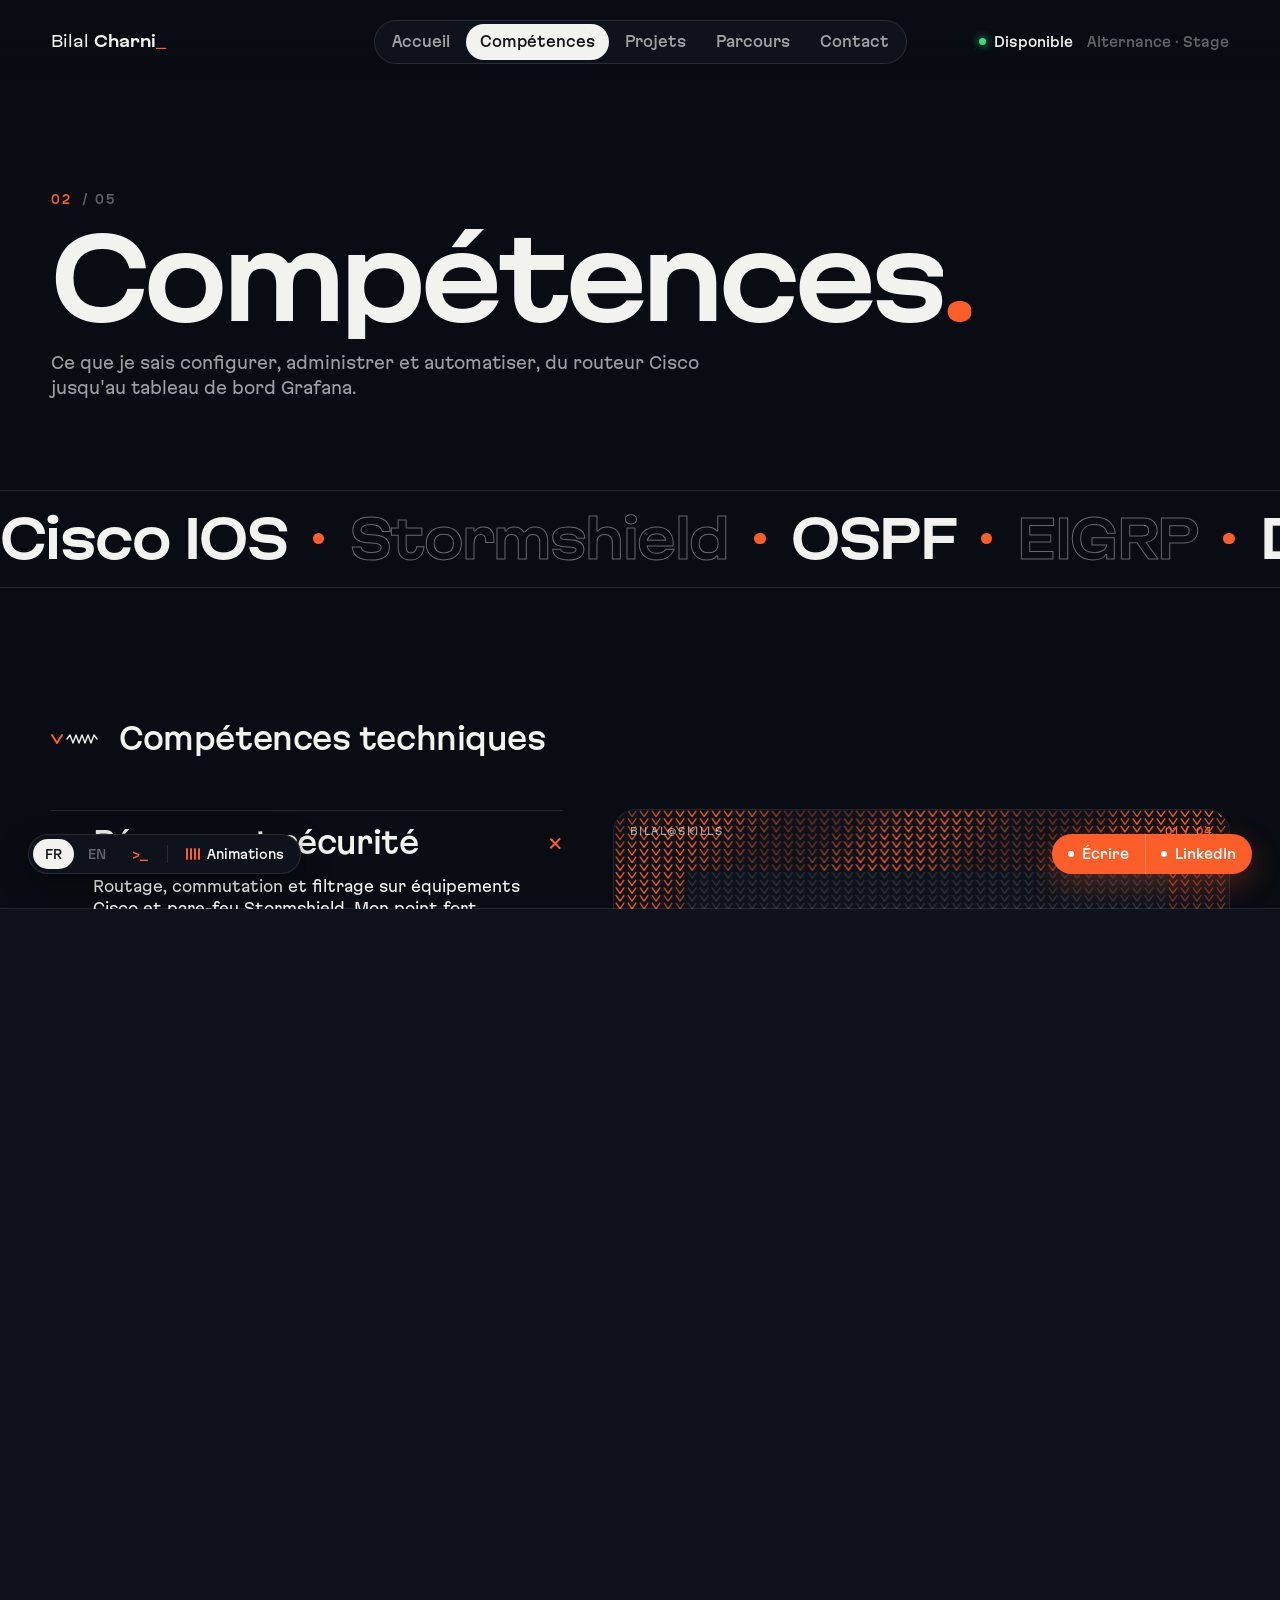
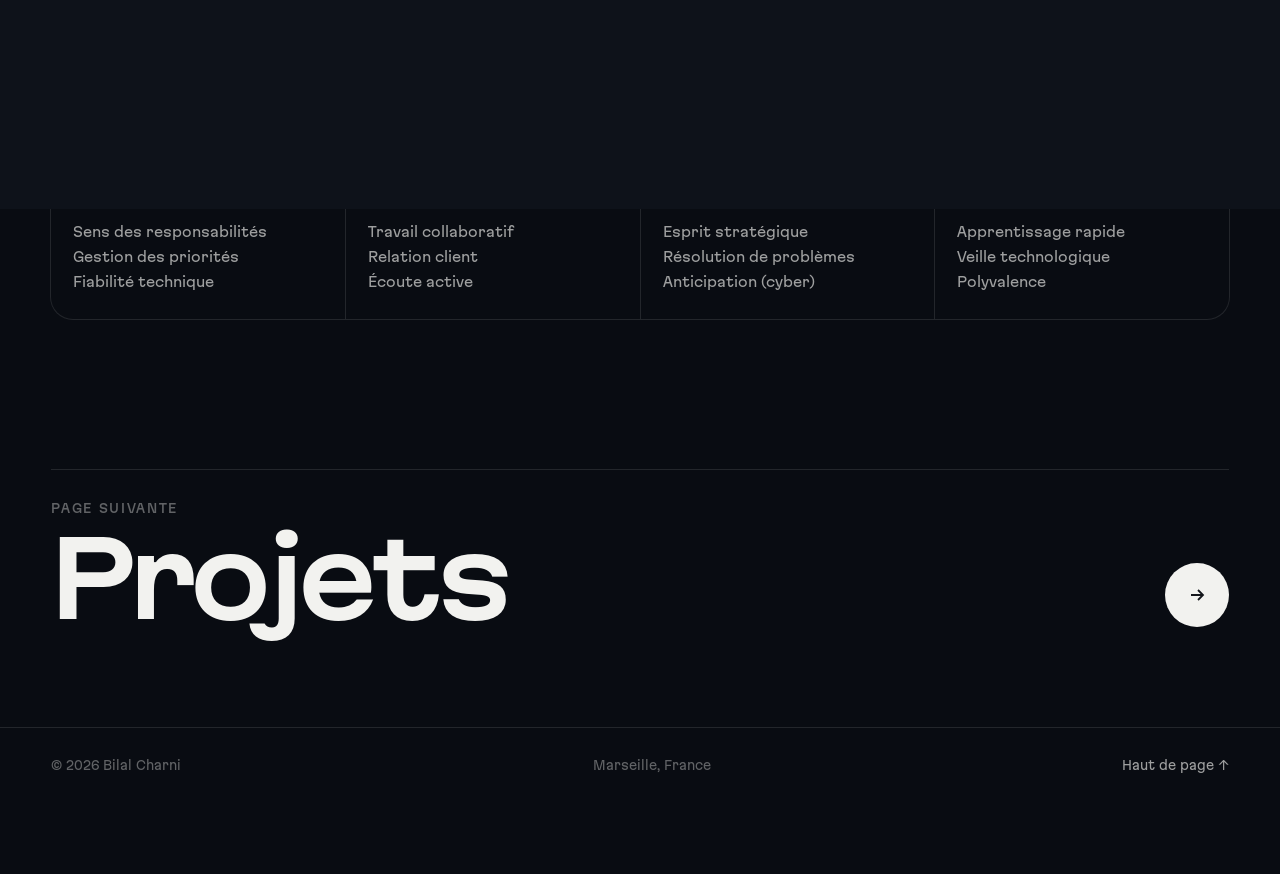
==== commit 12824740: "Version mobile retravaillée - En-tête opaque, barre du bas allégée avec fond dégradé (LinkedIn en « " ====
--- a/competences.html
+++ b/competences.html
@@ -9,7 +9,7 @@
 <link rel="icon" href="data:image/svg+xml,%3Csvg xmlns='http://www.w3.org/2000/svg' viewBox='0 0 32 32'%3E%3Crect width='32' height='32' rx='8' fill='%23090c12'/%3E%3Ccircle cx='16' cy='16' r='5' fill='%23fb5e28'/%3E%3C/svg%3E">
 <link rel="preload" href="fonts/MartianGrotesk-StdRg.woff2" as="font" type="font/woff2" crossorigin>
 <link rel="preload" href="fonts/MartianGrotesk-sWdBd.woff2" as="font" type="font/woff2" crossorigin>
-<link rel="stylesheet" href="assets/css/style.css">
+<link rel="stylesheet" href="assets/css/style.css?v=5">
 <script>try{if(sessionStorage.getItem("pt"))document.documentElement.classList.add("pt-enter")}catch(e){}</script>
 </head>
 <body data-page="competences">
@@ -47,7 +47,7 @@
 </section>
 </main>
 <a class="next reveal" href="projets.html"><div><div><small><span data-l="fr">Page suivante</span><span data-l="en">Next page</span></small><h2><span data-l="fr">Projets</span><span data-l="en">Projects</span></h2></div><span class="round" aria-hidden="true"><svg viewBox="0 0 16 16" fill="none" stroke="currentColor" stroke-width="1.8"><path d="M2 8h12M9 3l5 5-5 5"/></svg></span></div></a>
-<script src="assets/js/data.js"></script>
-<script src="assets/js/site.js"></script>
+<script src="assets/js/data.js?v=5"></script>
+<script src="assets/js/site.js?v=5"></script>
 </body>
 </html>
--- a/assets/css/style.css
+++ b/assets/css/style.css
@@ -508,3 +508,83 @@
 
 @media (max-width:760px){.totop{bottom:calc(clamp(12px,2.2vw,26px) + 50px)}}
 @media (prefers-reduced-motion:reduce){.tilt{transform:none!important}}
+
+/* =================================================================
+   MOBILE (v5) : ecrans tactiles et petits ecrans
+   ================================================================= */
+.lk-short{display:none}
+.pass-hint{display:none}
+.dockfade{display:none}
+@media (max-width:860px){
+  header.top{padding:12px var(--gut);background:rgba(9,12,18,.94);box-shadow:0 1px 0 var(--line)}
+  .brand{padding:8px 0}
+  .menu-btn{height:40px}
+  .page-hero{padding-top:118px}
+}
+@media (max-width:760px){
+  /* barre du bas : fond degrade pour ne pas melanger avec le contenu */
+  .dockfade{display:block;position:fixed;left:0;right:0;bottom:0;height:86px;z-index:45;pointer-events:none;background:linear-gradient(rgba(9,12,18,0),rgba(9,12,18,.92) 60%)}
+  .ui-bl button{height:34px}
+  .ui-br a{height:42px}
+  footer{padding-bottom:110px}
+
+  /* carte d'accueil */
+  .hero-card .bar{font-size:11px;margin-bottom:18px}
+  .hero-card .bar b>span{display:none}
+  .hero-card .bar .lights{margin-right:10px}
+  .hero-card h1{font-size:clamp(28px,8.6vw,40px)}
+  .hero-card p{font-size:14.5px}
+  .hero-card .foot .grp .pill{flex:1;justify-content:center}
+
+  /* cartes projets : visuel en haut, texte dessous (plus rien n'est cache) */
+  .proj{aspect-ratio:auto;display:flex;flex-direction:column}
+  .proj canvas{position:relative;inset:auto;height:190px;flex:none}
+  .proj .shade{display:none}
+  .proj .desc{position:static;opacity:1;transform:none;padding:16px 18px 0;max-width:none;color:var(--fg-2)}
+  .proj .label{position:static;padding:14px 14px 14px 18px;pointer-events:auto}
+
+  /* passions : carrousel a faire glisser */
+  .pass{display:flex;overflow-x:auto;gap:12px;scroll-snap-type:x mandatory;margin:0 calc(var(--gut) * -1);padding:0 var(--gut) 8px;scrollbar-width:none;-webkit-overflow-scrolling:touch}
+  .pass::-webkit-scrollbar{display:none}
+  .pa{flex:0 0 78%;scroll-snap-align:center;aspect-ratio:4/4.6}
+  .pass-hint{display:flex}
+
+  /* contact */
+  .contact{min-height:0}
+  .contact .r{min-height:0;height:210px}
+  .contact dl{grid-template-columns:52px 1fr;gap:10px 14px;font-size:13.5px}
+  .contact dd{min-width:0;overflow-wrap:anywhere}
+  .contact .acts .pill{flex:1;justify-content:center}
+
+  /* modale projet et terminal */
+  .modal{padding:8px}
+  .modal .box{max-height:calc(100svh - 16px)}
+  .modal .head{height:140px}
+  .modal .nav .pill{flex:1;justify-content:center;white-space:normal;height:auto;min-height:40px;padding:8px 14px;text-align:center}
+  .term{padding:8px}
+  .term .win{height:calc(100svh - 16px)}
+  .term input{font-size:16px}
+  .term .out{font-size:12.5px;padding:14px}
+
+  /* titres et espacements */
+  section.sec{padding-top:72px}
+  .sec-h{margin-bottom:24px}
+  .next{margin-top:80px}
+  .next .round{width:52px;height:52px}
+  .tl-row{padding:24px 0}
+  .stats .v{font-size:40px}
+}
+@media (max-width:400px){
+  .lk-long{display:none}
+  .lk-short{display:inline;font-weight:700}
+  .ui-bl button{padding:0 9px}
+  .ui-br a{padding:0 14px}
+}
+.pass-hint{align-items:center;gap:8px;font-size:12px;color:var(--fg-3);margin:-10px 0 14px}
+.pass-hint i{width:24px;height:1px;background:var(--acc);display:inline-block;animation:hint 1.6s ease-in-out infinite}
+@keyframes hint{50%{transform:translateX(8px)}}
+/* pas de survol sur ecran tactile : on fige les effets de survol */
+@media (hover:none){
+  .proj:hover,.ex:hover{transform:none}
+  .pa:hover img{transform:none}
+}
